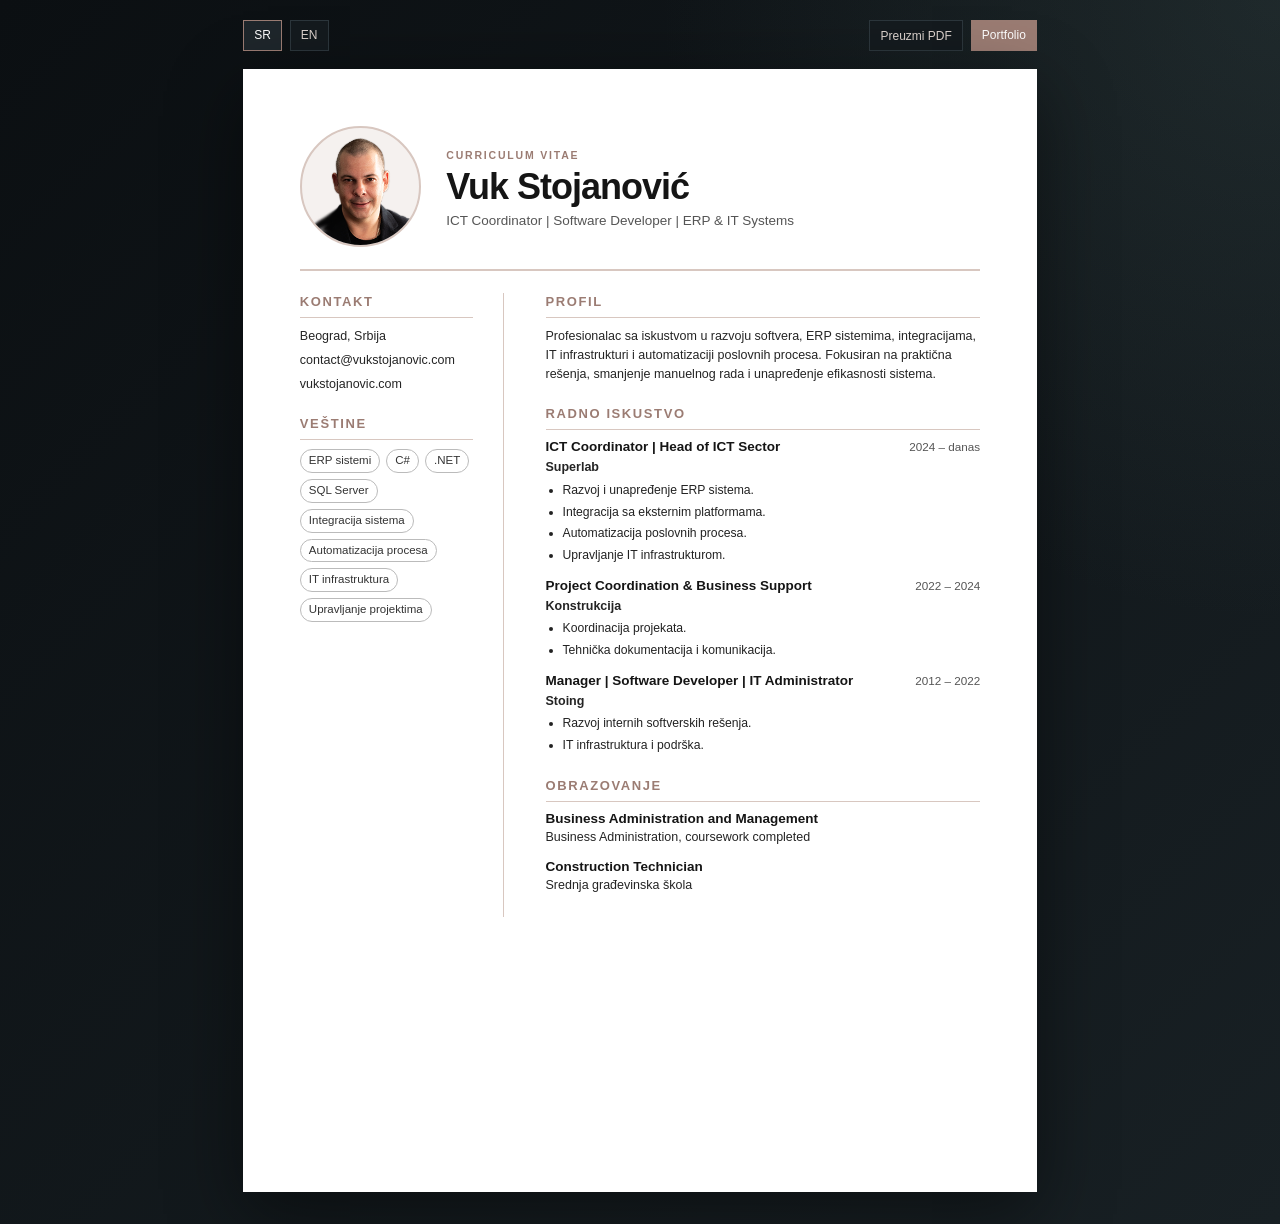
==== index.html @ 94ff6de7 "Initial commit" ====
<!DOCTYPE html>
<html lang="sr">
<head>
    <meta charset="utf-8">
    <meta name="viewport" content="width=device-width, initial-scale=1">

    <title>Vuk Stojanović | CV</title>

    <meta name="author" content="Vuk Stojanović">
    <meta name="description" content="Profesionalni CV – ERP sistemi, automatizacija i razvoj softvera.">

    <link rel="stylesheet" href="styles.css">
    <link rel="icon" href="image/icon.ico">
</head>

<body>

<div class="toolbar">
    <div class="toolbar-left">
        <a href="index.html" class="btn active">SR</a>
        <a href="en.html" class="btn">EN</a>
    </div>

    <div class="toolbar-right">
        <button class="btn" onclick="window.print()">Preuzmi PDF</button>
        <a href="https://vukstojanovic.com" class="btn primary" target="_blank" rel="noopener noreferrer">Portfolio</a>
    </div>
</div>

<main class="cv-page">

    <img src="image/logo.png" class="cv-bg-logo" alt="">

    <header class="cv-header">
        <div class="cv-photo-wrap">
            <img src="image/profile_picture.png" alt="Vuk Stojanović" class="cv-photo">
        </div>

        <div class="cv-heading">
            <p class="cv-kicker">Curriculum Vitae</p>
            <h1>Vuk Stojanović</h1>
            <p class="cv-title">ICT Coordinator | Software Developer | ERP & IT Systems</p>
        </div>
    </header>

    <div class="cv-grid">

        <aside class="cv-sidebar">

            <section class="cv-block">
                <h2>Kontakt</h2>
                <p>Beograd, Srbija</p>
                <p><a href="mailto:contact@vukstojanovic.com">contact@vukstojanovic.com</a></p>
                <p><a href="https://vukstojanovic.com" target="_blank" rel="noopener noreferrer">vukstojanovic.com</a></p>
            </section>

            <section class="cv-block">
                <h2>Veštine</h2>

                <div class="skills">
                    <span>ERP sistemi</span>
                    <span>C#</span>
                    <span>.NET</span>
                    <span>SQL Server</span>
                    <span>Integracija sistema</span>
                    <span>Automatizacija procesa</span>
                    <span>IT infrastruktura</span>
                    <span>Upravljanje projektima</span>
                </div>
            </section>

        </aside>

        <section class="cv-main">

            <section class="cv-section">
                <h2>Profil</h2>
                <p>
                    Profesionalac sa iskustvom u razvoju softvera, ERP sistemima,
                    integracijama, IT infrastrukturi i automatizaciji poslovnih procesa.
                    Fokusiran na praktična rešenja, smanjenje manuelnog rada i unapređenje
                    efikasnosti sistema.
                </p>
            </section>

            <section class="cv-section">
                <h2>Radno iskustvo</h2>

                <div class="cv-item">
                    <div class="cv-item-header">
                        <h3>ICT Coordinator | Head of ICT Sector</h3>
                        <span>2024 – danas</span>
                    </div>
                    <p class="company">Superlab</p>
                    <ul>
                        <li>Razvoj i unapređenje ERP sistema.</li>
                        <li>Integracija sa eksternim platformama.</li>
                        <li>Automatizacija poslovnih procesa.</li>
                        <li>Upravljanje IT infrastrukturom.</li>
                    </ul>
                </div>

                <div class="cv-item">
                    <div class="cv-item-header">
                        <h3>Project Coordination & Business Support</h3>
                        <span>2022 – 2024</span>
                    </div>
                    <p class="company">Konstrukcija</p>
                    <ul>
                        <li>Koordinacija projekata.</li>
                        <li>Tehnička dokumentacija i komunikacija.</li>
                    </ul>
                </div>

                <div class="cv-item">
                    <div class="cv-item-header">
                        <h3>Manager | Software Developer | IT Administrator</h3>
                        <span>2012 – 2022</span>
                    </div>
                    <p class="company">Stoing</p>
                    <ul>
                        <li>Razvoj internih softverskih rešenja.</li>
                        <li>IT infrastruktura i podrška.</li>
                    </ul>
                </div>
            </section>

            <section class="cv-section">
                <h2>Obrazovanje</h2>

                <div class="cv-item">
                    <h3>Business Administration and Management</h3>
                    <p>Business Administration, coursework completed</p>
                </div>

                <div class="cv-item">
                    <h3>Construction Technician</h3>
                    <p>Srednja građevinska škola</p>
                </div>
            </section>

        </section>

    </div>

</main>

</body>
</html>
---- styles.css ----
* {
    box-sizing: border-box;
    margin: 0;
    padding: 0;
}

@page {
    size: A4;
    margin: 12mm;
}

:root {
    --paper: #ffffff;
    --text: #151515;
    --muted: #555555;
    --soft: #ffffff;
    --line: #d8c7c0;
    --accent: #9b7c73;
    --dark-accent: #465d5c;
}

body {
    min-height: 100vh;
    font-family: "Segoe UI", Arial, sans-serif;
    background:
        radial-gradient(circle at top right, rgba(70, 93, 92, 0.25), transparent 35%),
        linear-gradient(135deg, #0b0f12, #182024);
    color: var(--text);
    line-height: 1.45;
}

.toolbar {
    width: 210mm;
    margin: 20px auto 0;
    display: flex;
    justify-content: space-between;
    align-items: center;
}

.toolbar-left,
.toolbar-right {
    display: flex;
    gap: 8px;
}

.btn {
    font-size: 12px;
    padding: 6px 10px;
    border: 1px solid #2c363c;
    background: #141a1e;
    color: #dcd2cd;
    text-decoration: none;
    cursor: pointer;
    transition: 0.2s ease;
}

.btn:hover,
.btn.active {
    background: #1e262b;
    border-color: #9b7c73;
    color: #ffffff;
}

.btn.primary {
    background: #9b7c73;
    border-color: #9b7c73;
    color: #ffffff;
}

.btn.primary:hover {
    background: #866a62;
}

.cv-page {
    position: relative;
    overflow: hidden;
    width: 210mm;
    min-height: 297mm;
    margin: 18px auto 32px;
    padding: 15mm;
    background: var(--paper);
    color: var(--text);
    box-shadow: 0 22px 70px rgba(0, 0, 0, 0.45);
}

.cv-bg-logo {
    position: absolute;
    right: -30mm;
    top: 40mm;
    width: 120mm;
    opacity: 0.05;
    filter: saturate(0.6) brightness(0.8);
    pointer-events: none;
    z-index: 0;
}

.cv-header,
.cv-grid {
    position: relative;
    z-index: 1;
}

.cv-header {
    display: grid;
    grid-template-columns: 34mm 1fr;
    gap: 18px;
    align-items: center;
    padding-bottom: 16px;
    margin-bottom: 22px;
    border-bottom: 2px solid var(--line);
}

.cv-photo {
    width: 32mm;
    height: 32mm;
    object-fit: cover;
    object-position: center top;
    border-radius: 50%;
    border: 2px solid var(--line);
    background: #f5f1ef;
}

.cv-kicker {
    margin-bottom: 4px;
    font-size: 10.5px;
    text-transform: uppercase;
    letter-spacing: 1.8px;
    color: var(--accent);
    font-weight: 700;
}

.cv-header h1 {
    font-size: 36px;
    font-weight: 600;
    line-height: 1.08;
    letter-spacing: -1px;
    color: var(--text);
}

.cv-title {
    margin-top: 5px;
    font-size: 13.5px;
    color: var(--muted);
}

.cv-grid {
    display: grid;
    grid-template-columns: 54mm 1fr;
    gap: 11mm;
}

.cv-sidebar {
    padding-right: 8mm;
    border-right: 1px solid var(--line);
}

.cv-section,
.cv-block {
    margin-bottom: 22px;
}

.cv-section h2,
.cv-block h2 {
    margin-bottom: 9px;
    padding-bottom: 5px;
    border-bottom: 1px solid var(--line);
    font-size: 13px;
    text-transform: uppercase;
    letter-spacing: 1.6px;
    color: var(--accent);
    font-weight: 700;
}

.cv-section p,
.cv-block p {
    font-size: 12.5px;
    line-height: 1.5;
    color: #242424;
}

.cv-block p {
    margin-bottom: 5px;
    word-break: break-word;
}

.cv-item {
    margin-bottom: 13px;
}

.cv-item-header {
    display: flex;
    justify-content: space-between;
    gap: 12px;
    align-items: baseline;
}

.cv-item h3 {
    font-size: 13.5px;
    line-height: 1.25;
    color: var(--text);
    font-weight: 700;
}

.cv-item-header span {
    font-size: 11.7px;
    color: var(--muted);
    white-space: nowrap;
    font-weight: 500;
}

.company {
    margin: 2px 0 5px;
    font-size: 12px;
    color: #000000;
    font-weight: 700;
}

ul {
    margin-left: 17px;
    margin-top: 5px;
}

li {
    margin-bottom: 4px;
    font-size: 12.2px;
    line-height: 1.45;
    color: #222222;
}

.skills {
    display: flex;
    flex-wrap: wrap;
    gap: 6px;
}

.skills span {
    display: inline-block;
    padding: 4px 8px;
    border: 1px solid #bbbbbb;
    border-radius: 999px;
    background: #ffffff;
    color: #333333;
    font-size: 11.5px;
    line-height: 1.2;
}

a {
    color: inherit;
    text-decoration: none;
}

@media print {
     html, body {
        width: 210mm;
        height: 297mm;
    }   

    body {
        background: white;
    }

    .toolbar {
        display: none;
    }

    .cv-page {
        width: auto;
        min-height: auto;
        margin: 0;
        padding: 0;
        box-shadow: none;
        overflow: visible;
    }

    .cv-bg-logo {
        display: none;
    }

    a {
        color: #111111;
        text-decoration: none;
    }
}

@media screen and (max-width: 900px) {
    .toolbar {
        width: calc(100% - 24px);
        flex-direction: column;
        gap: 10px;
    }

    .cv-page {
        width: calc(100% - 24px);
        min-height: auto;
        padding: 22px;
        margin: 16px auto;
    }

    .cv-header {
        grid-template-columns: 1fr;
        text-align: center;
    }

    .cv-grid {
        grid-template-columns: 1fr;
        gap: 20px;
    }

    .cv-sidebar {
        padding-right: 0;
        border-right: none;
    }

    .cv-item-header {
        flex-direction: column;
        gap: 2px;
    }

    .cv-item-header span {
        white-space: normal;
    }
}
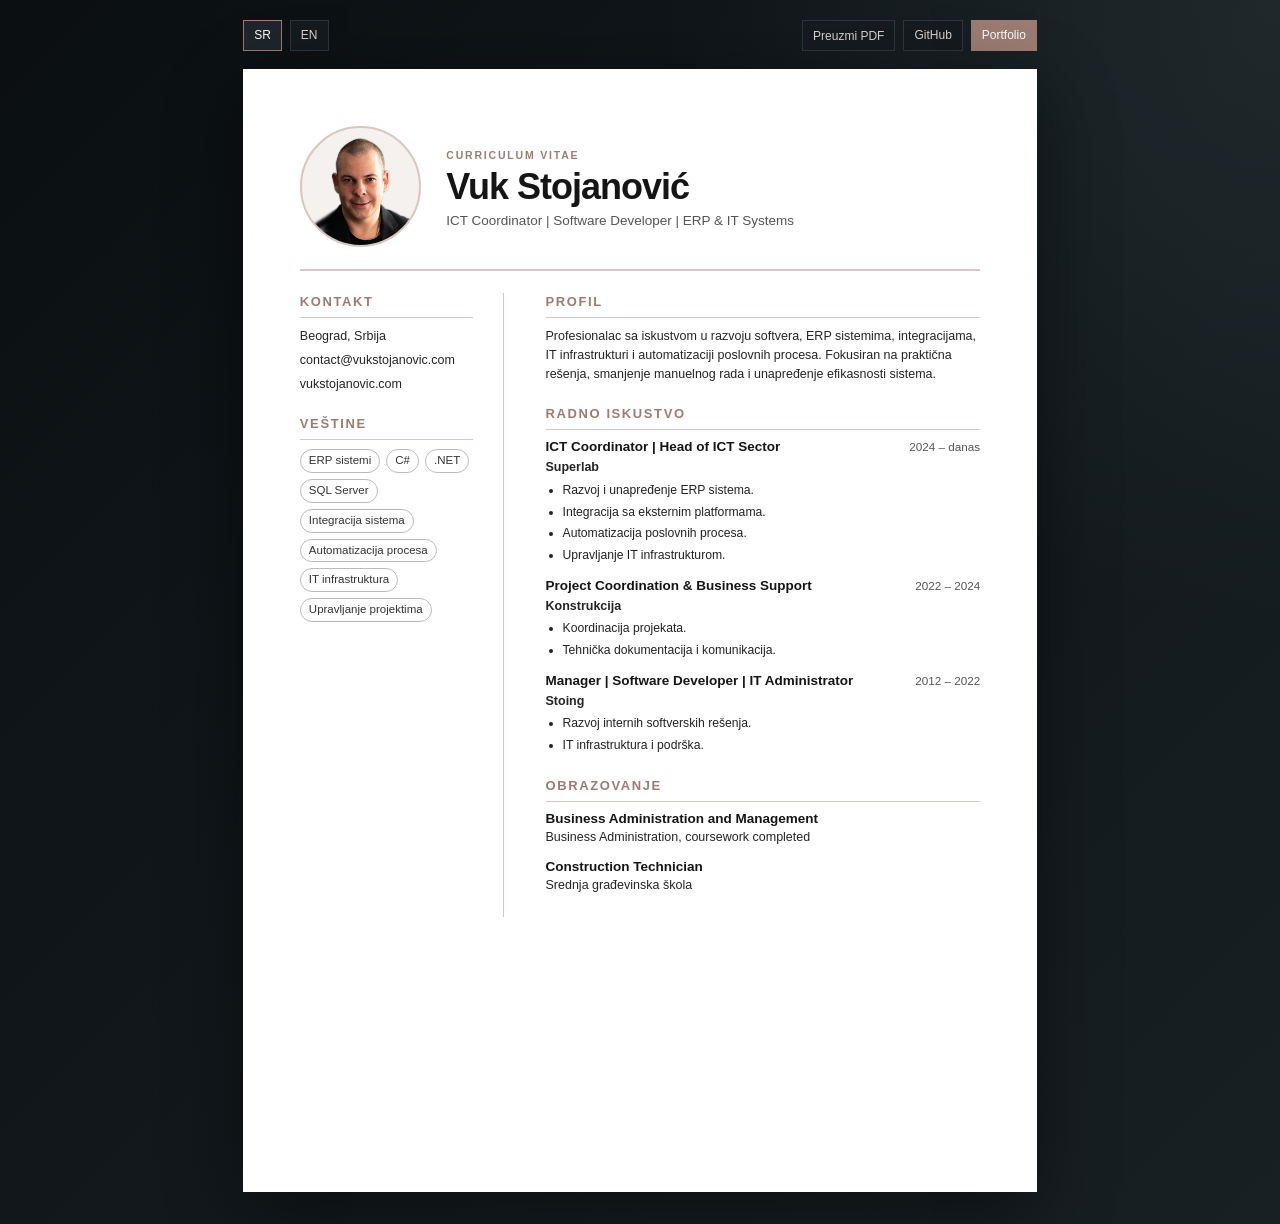
==== commit 597f9207: "Add GitHub link to CV toolbar" ====
--- a/index.html
+++ b/index.html
@@ -23,7 +23,20 @@
 
     <div class="toolbar-right">
         <button class="btn" onclick="window.print()">Preuzmi PDF</button>
-        <a href="https://vukstojanovic.com" class="btn primary" target="_blank" rel="noopener noreferrer">Portfolio</a>
+
+        <a href="https://github.com/vukstojanovic1987/vukstojanovic-cv"
+        class="btn"
+        target="_blank"
+        rel="noopener noreferrer">
+            GitHub
+        </a>
+
+        <a href="https://vukstojanovic.com"
+        class="btn primary"
+        target="_blank"
+        rel="noopener noreferrer">
+            Portfolio
+        </a>
     </div>
 </div>
 
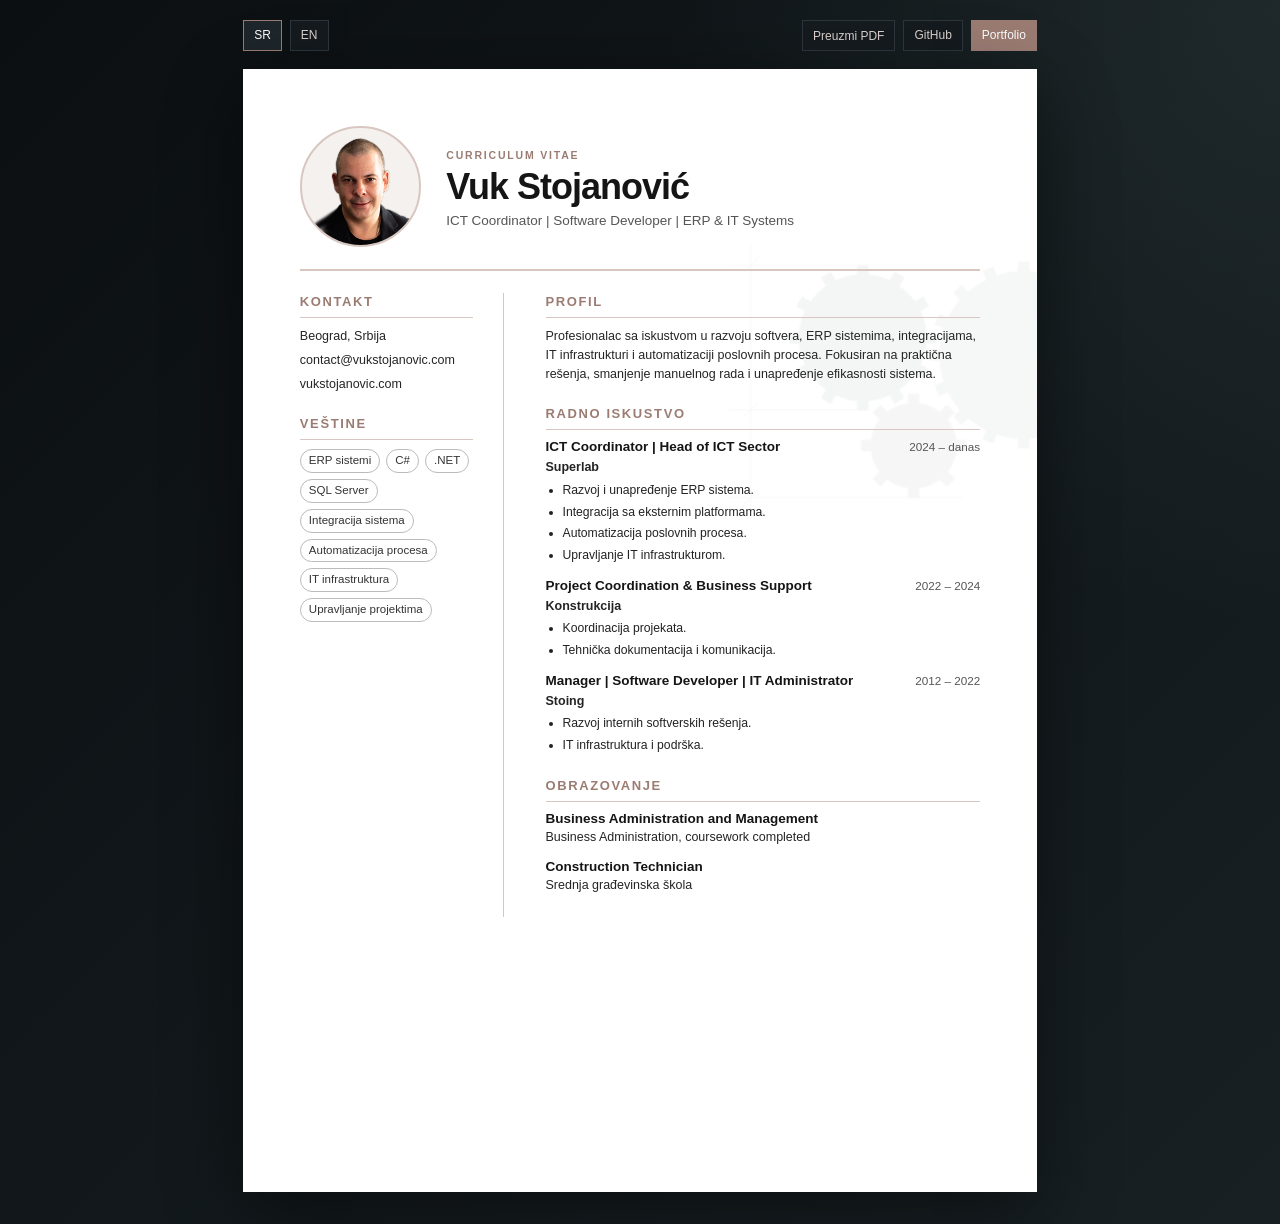
==== commit 2edbcadf: "Rename images and update favicon links" ====
--- a/index.html
+++ b/index.html
@@ -10,7 +10,8 @@
     <meta name="description" content="Profesionalni CV – ERP sistemi, automatizacija i razvoj softvera.">
 
     <link rel="stylesheet" href="styles.css">
-    <link rel="icon" href="image/icon.ico">
+    <link rel="icon" href="/favicon.ico">
+    <link rel="shortcut icon" href="/favicon.ico">
 </head>
 
 <body>
@@ -25,16 +26,16 @@
         <button class="btn" onclick="window.print()">Preuzmi PDF</button>
 
         <a href="https://github.com/vukstojanovic1987/vukstojanovic-cv"
-        class="btn"
-        target="_blank"
-        rel="noopener noreferrer">
+            class="btn"
+            target="_blank"
+            rel="noopener noreferrer">
             GitHub
         </a>
 
         <a href="https://vukstojanovic.com"
-        class="btn primary"
-        target="_blank"
-        rel="noopener noreferrer">
+            class="btn primary"
+            target="_blank"
+            rel="noopener noreferrer">
             Portfolio
         </a>
     </div>
@@ -42,11 +43,11 @@
 
 <main class="cv-page">
 
-    <img src="image/logo.png" class="cv-bg-logo" alt="">
+    <img src="image/vuk-stojanovic-logo.png" class="cv-bg-logo" alt="">
 
     <header class="cv-header">
         <div class="cv-photo-wrap">
-            <img src="image/profile_picture.png" alt="Vuk Stojanović" class="cv-photo">
+            <img src="image/vuk-stojanovic-profile.png" alt="Vuk Stojanović" class="cv-photo">
         </div>
 
         <div class="cv-heading">
